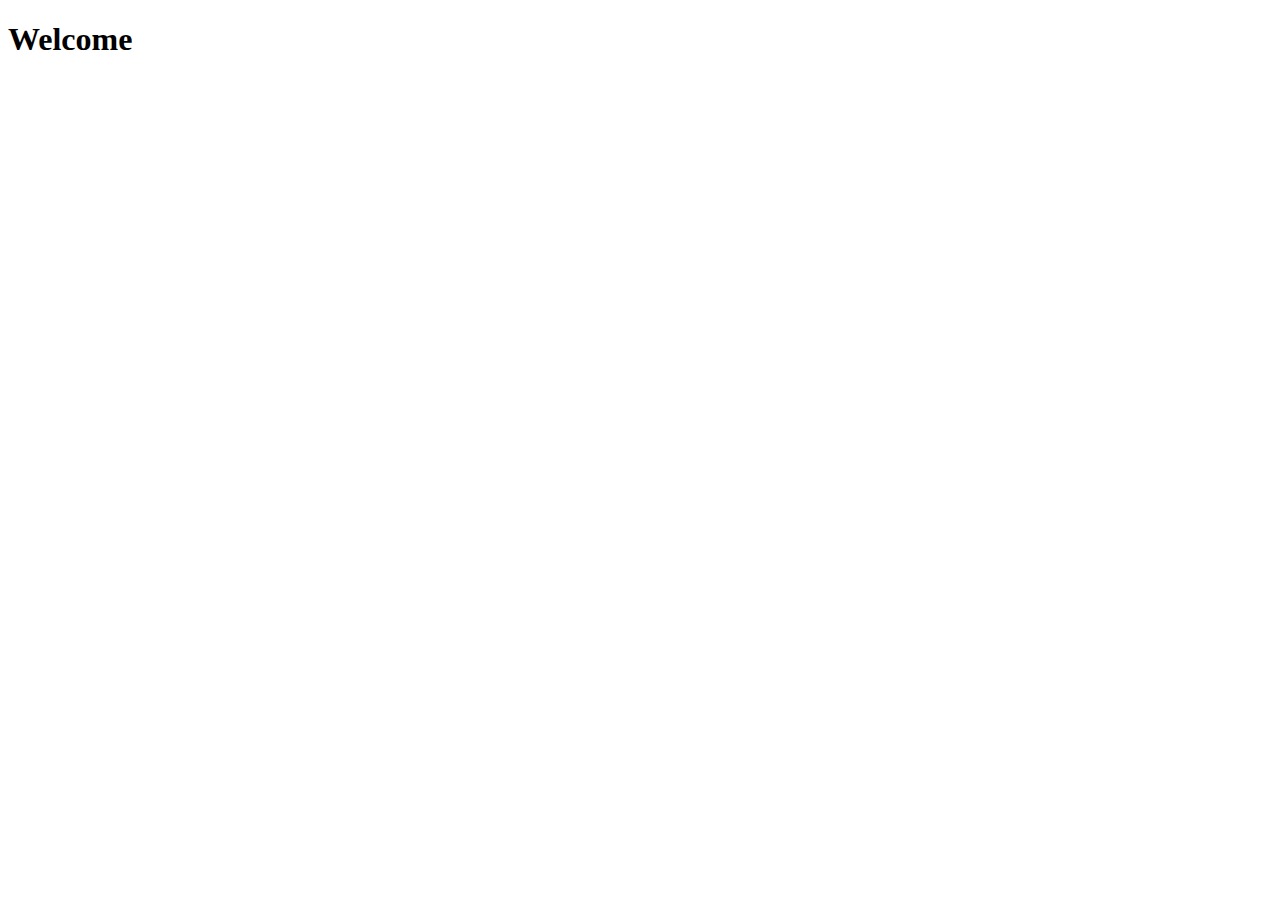
==== Pages/Login.html @ ae963f53 "Erstmal Pushen um alles zu Safen" ====
<!DOCTYPE html>
<html lang="en">
<head>
    <meta charset="UTF-8">
    <meta name="viewport" content="width=device-width, initial-scale=1.0">
    <title>Document</title>
</head>
<body>
    
    <h1>Welcome</h1>
</body>
</html>
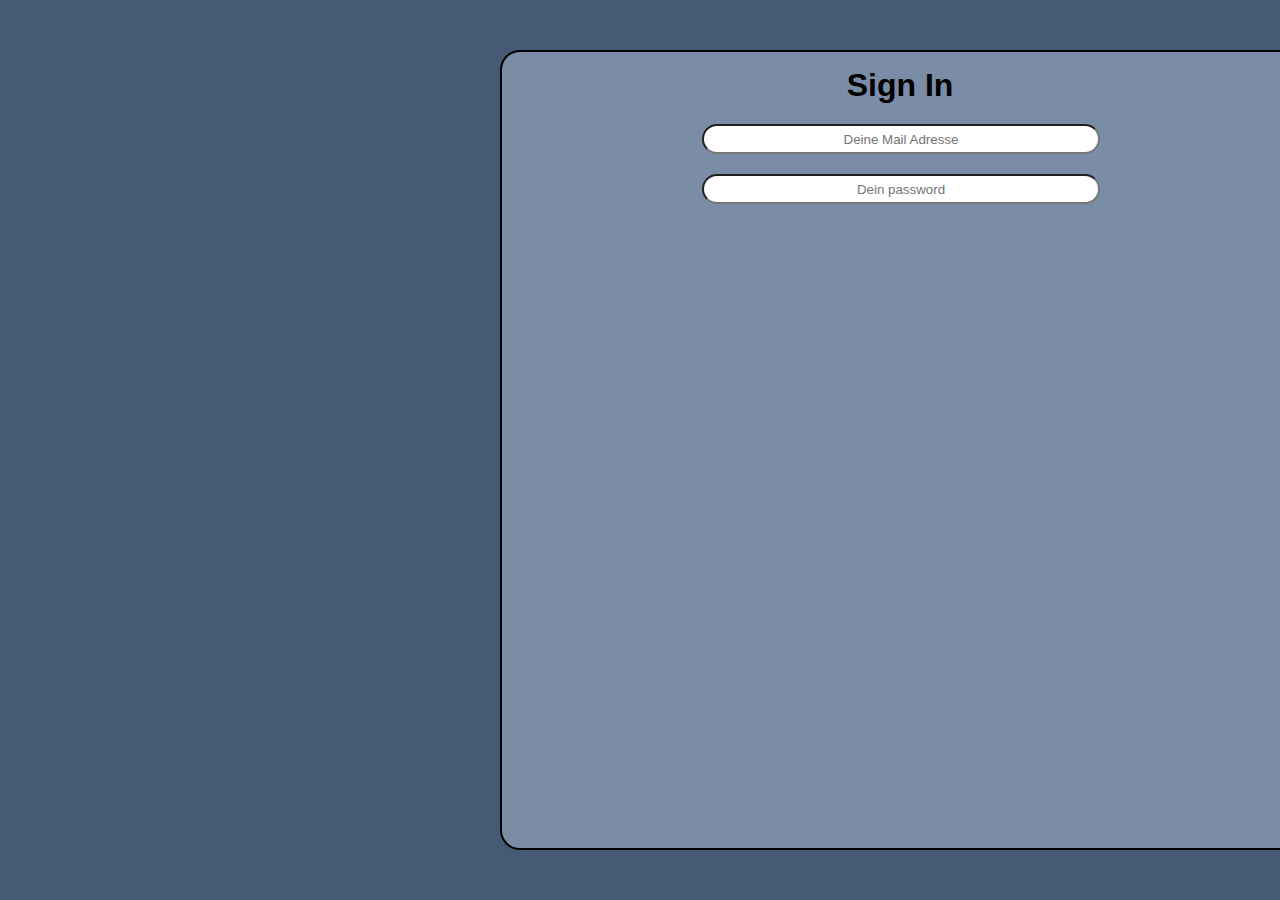
==== commit eaaef95e: "LogIn Bearbeiten" ====
--- a/Pages/Login.html
+++ b/Pages/Login.html
@@ -3,10 +3,18 @@
 <head>
     <meta charset="UTF-8">
     <meta name="viewport" content="width=device-width, initial-scale=1.0">
-    <title>Document</title>
+    <link rel="stylesheet" href="../styles/general.css">
+    <link rel="stylesheet" href="../styles/Login.css">
+    <title>LogIn</title>
 </head>
 <body>
-    
-    <h1>Welcome</h1>
+    <div class="Login_container">
+        <div class="Login_content">
+            <h2>Sign In</h2>
+            <input type="email" placeholder="Deine Mail Adresse">
+            <input type="password" placeholder="Dein password">
+        </div>
+
+    </div>
 </body>
 </html>--- a/styles/general.css
+++ b/styles/general.css
@@ -0,0 +1,39 @@
+*{
+    top:0;
+    padding: 0;
+    margin: 0;
+    box-sizing: border-box;
+}
+
+/* Here Comes all the CSS-Variable */
+
+/* Starting with the Colors */
+
+:root{
+    --primary-color:#7B8CA6;
+    --secondary-color:#E0E1DD;
+    --text-color:#fff;
+    --Navbar-color:#222;
+    --headline-one-color:#222;
+    --headline-two-color:#43597d;
+    --full-background-color:#465975;
+
+    /* Then comes the Size */
+
+    --Size-XS:0.5rem;
+    --Size-S:0.75rem;
+    --Size-M:1rem;
+    --Size-L:1.25rem;
+    --Size-XL:1.5rem;
+    --Size-2XL:1.875rem;
+    --Size-3XL:2rem;
+    --Size-4XL:2.5rem;
+    --Size-5XL:3rem;
+
+    /* Now comes the Settings for the Shadow */
+
+    --Big-Box-Shadow:20px 20px 20px #222;
+    --Mittle-Box-Shadow:15px 15px 15px #222;
+    --Small-Box-Shadow:10px 10px 10px #222;
+}
+
--- a/styles/Login.css
+++ b/styles/Login.css
@@ -0,0 +1,35 @@
+@import url('./general.css');
+
+body{
+    background-color: var(--full-background-color);
+    top:0;
+    margin:0;
+    font-family: Arial, Helvetica, sans-serif;
+}
+
+.Login_container{
+    border: 2px solid black;
+    border-radius: 20px;
+    width: 800px;
+    height: 800px;
+    position: absolute;
+    margin-left: 500px;
+    margin-top: 50px;
+    background-color: var(--primary-color);
+}
+.Login_content h2{
+    display: flex;
+    justify-content: center;
+    margin-top: 15px;
+    font-size: var(--Size-3XL);
+}
+input{
+    border-radius: 20px;
+    width: 50%;
+    height: 30px;
+    display: flex;
+    justify-content: center;
+    text-align: center;
+    margin-left: 200px;
+    margin-top: 20px;
+}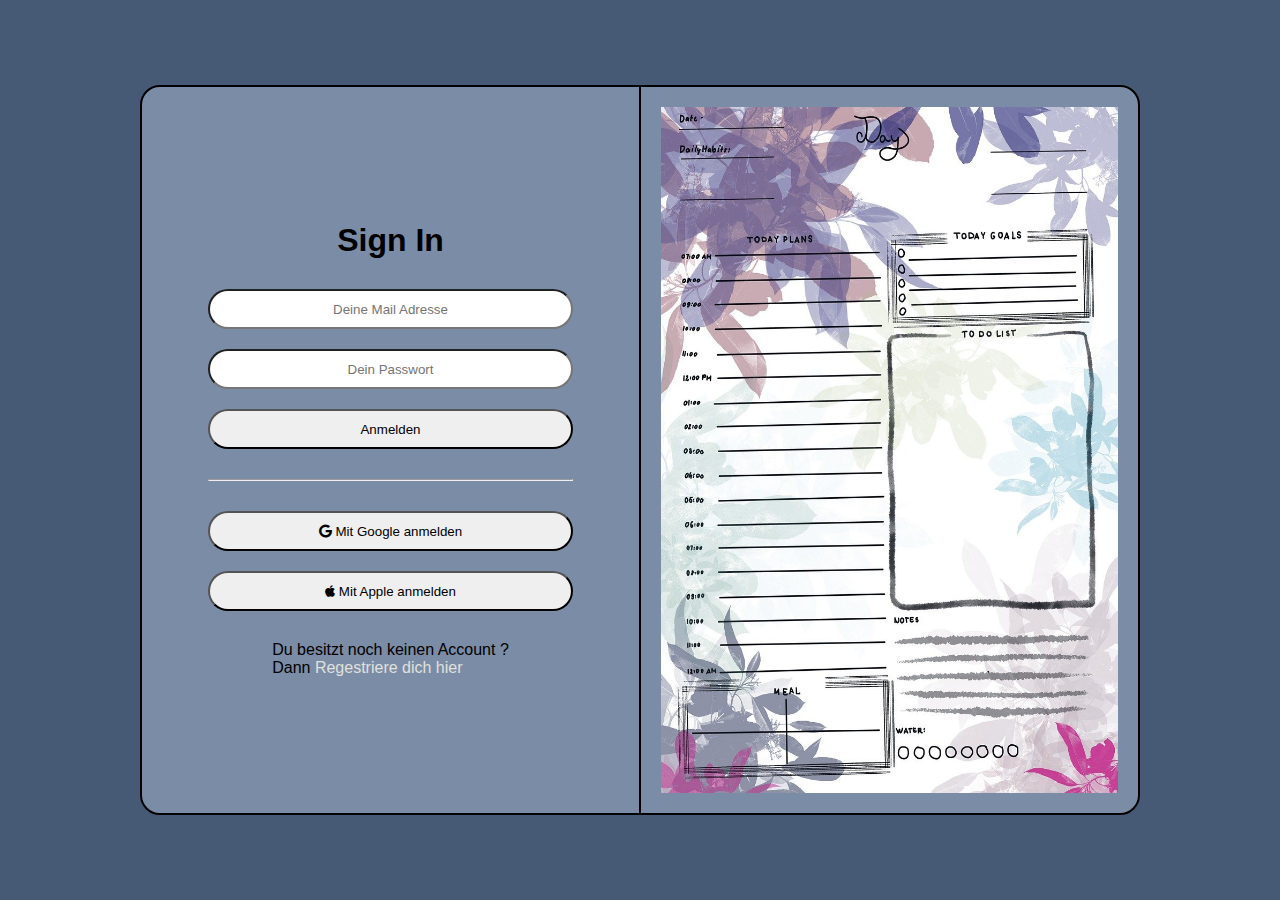
==== commit 345965c8: "Soweit fertig mit der Login Page" ====
--- a/Pages/Login.html
+++ b/Pages/Login.html
@@ -5,16 +5,34 @@
     <meta name="viewport" content="width=device-width, initial-scale=1.0">
     <link rel="stylesheet" href="../styles/general.css">
     <link rel="stylesheet" href="../styles/Login.css">
+    <link rel="stylesheet" href="https://cdnjs.cloudflare.com/ajax/libs/font-awesome/6.0.0-beta3/css/all.min.css">
     <title>LogIn</title>
 </head>
 <body>
-    <div class="Login_container">
-        <div class="Login_content">
-            <h2>Sign In</h2>
-            <input type="email" placeholder="Deine Mail Adresse">
-            <input type="password" placeholder="Dein password">
+    <div class="login-container">
+        <div class="login-box">
+            <div class="login-left">
+                <h2>Sign In</h2>
+                <input type="email" placeholder="Deine Mail Adresse">
+                <input type="password" placeholder="Dein Passwort">
+                <button class="login-button">Anmelden</button>
+                <hr>
+                <button class="google-button">
+                    <i class="fab fa-google"></i>
+                    Mit Google anmelden
+                </button>
+                <button class="apple-button">
+                    <i class="fab fa-apple"></i>
+                    Mit Apple anmelden
+                </button>
+                <p>Du besitzt noch keinen Account ?<br>
+                Dann <a href="./Register.html">Regestriere dich hier</a></p>
+            </div>
+            
+            <div class="login-right">
+                <img src="../Images/Login_Image.jpg" alt="Login Image">
+            </div>
         </div>
-
     </div>
 </body>
-</html>+</html>
--- a/styles/Login.css
+++ b/styles/Login.css
@@ -1,35 +1,109 @@
 @import url('./general.css');
 
-body{
+body {
     background-color: var(--full-background-color);
-    top:0;
-    margin:0;
+    margin: 0;
     font-family: Arial, Helvetica, sans-serif;
+    display: flex;
+    justify-content: center;
+    align-items: center;
+    height: 100vh;
 }
 
-.Login_container{
+.login-container {
+    display: flex;
+    justify-content: center;
+    align-items: center;
+    width: 100%;
+}
+
+.login-box {
+    display: flex;
+    width: 80%;
+    max-width: 1000px;
     border: 2px solid black;
     border-radius: 20px;
-    width: 800px;
-    height: 800px;
-    position: absolute;
-    margin-left: 500px;
-    margin-top: 50px;
     background-color: var(--primary-color);
+    overflow: hidden;
 }
-.Login_content h2{
+
+.login-left, .login-right {
+    flex: 1;
     display: flex;
+    flex-direction: column;
     justify-content: center;
-    margin-top: 15px;
+    align-items: center;
+    padding: 20px;
+}
+
+.login-left {
+    border-right: 2px solid black;
+}
+
+.login-left h2 {
+    margin-bottom: 20px;
     font-size: var(--Size-3XL);
 }
-input{
+
+.login-left input {
     border-radius: 20px;
-    width: 50%;
-    height: 30px;
-    display: flex;
-    justify-content: center;
+    width: 80%;
+    height: 40px;
     text-align: center;
-    margin-left: 200px;
+    margin: 10px 0;
+}
+
+.login-left .login-button,
+.login-left .google-button,
+.login-left .apple-button {
+    border-radius: 20px;
+    width: 80%;
+    height: 40px;
+    margin: 10px 0;
+    cursor: pointer;
+}
+.google-button:hover{
+    background: linear-gradient(45deg, #4285F4, #DB4437, #F4B400, #0F9D58);
+    color: white;
+}
+.apple-button:hover{
+    background-color: #000000;
+    color: white;
+}
+
+.login-left hr {
+    width: 80%;
+    margin: 20px 0;
+}
+
+.login-right img {
+    max-width: 100%;
+    max-height: 100%;
+    object-fit: cover;
+}
+.login-left p{
     margin-top: 20px;
-}+    font-size: var(--Size-M);
+}
+.login-left a{
+    color: var(--secondary-color);
+    text-decoration: none;
+}
+.login-left a:hover{
+    color: var(--Navbar-color);
+    font-weight: bolder;
+    text-decoration: underline;
+}
+
+@media (max-width: 768px) {
+    .login-box {
+        flex-direction: column;
+    }
+    .login-left {
+        border-right: none;
+        border-bottom: 2px solid black;
+    }
+    .login-right {
+        padding: 10px;
+    }
+}
